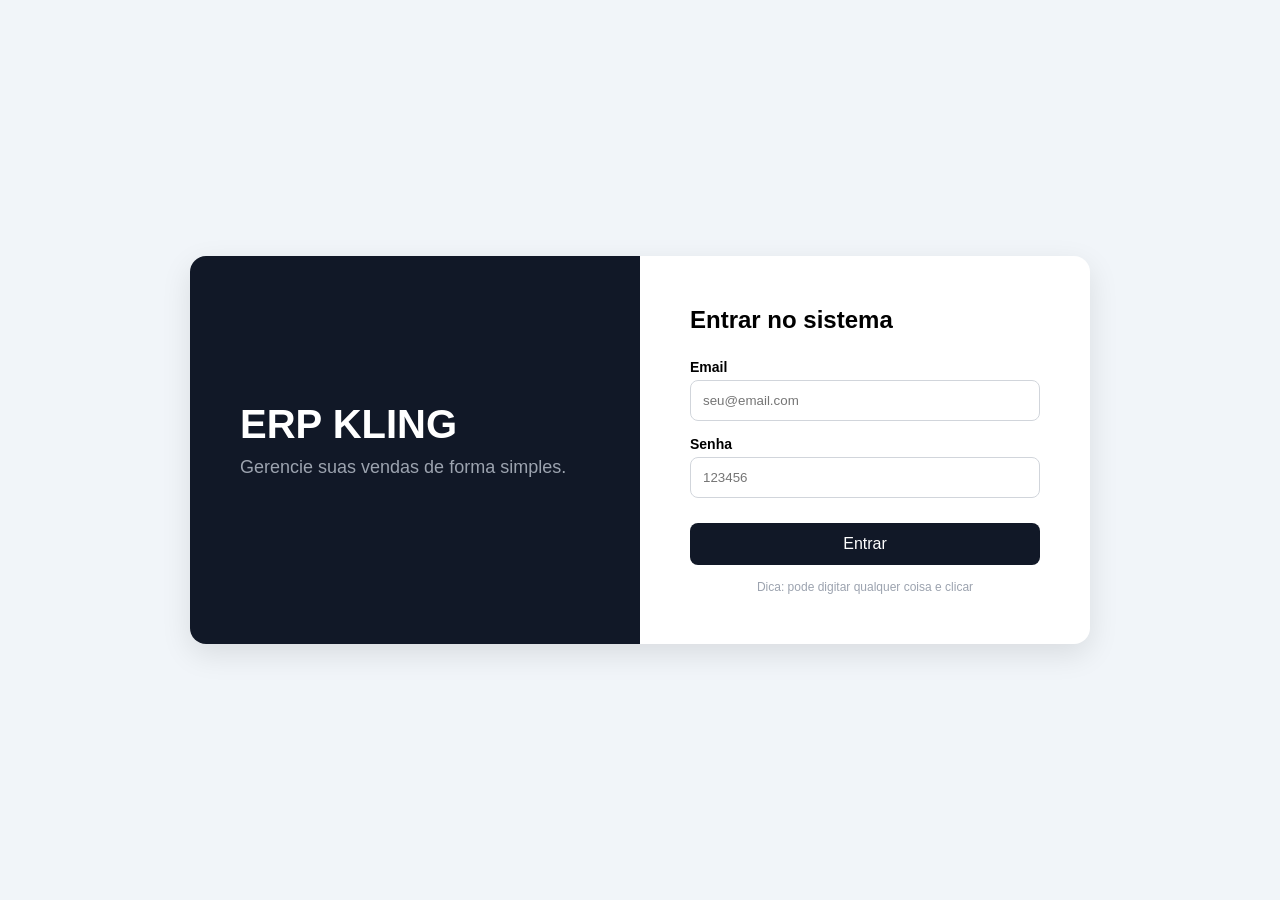
==== index.html @ 902f4edc "Add files via upload" ====
<!DOCTYPE html>
<html lang="pt-br">
<head>
 <meta charset="UTF-8">
 <meta name="viewport" content="width=device-width, initial-scale=1.0">
 <title>ERP KLING - Login</title>
 <link rel="stylesheet" href="style.css">
</head>
<body>
 <div class="container">
 <!-- LADO ESQUERDO - Visual -->
 <div class="left">
 <h1>ERP KLING</h1>
 <p>Gerencie suas vendas de forma simples.</p>
 </div>

 <!-- LADO DIREITO - Formulário -->
 <div class="right">
 <h2>Entrar no sistema</h2>
 <form id="loginForm">
 <label>Email</label>
 <input type="email" placeholder="seu@email.com" required>

 <label>Senha</label>
 <input type="password" placeholder="123456" required>

 <button type="submit">Entrar</button>
 <p class="hint">Dica: pode digitar qualquer coisa e clicar</p>
 </form>
 </div>
 </div>
 <script>
 // Seu primeiro JavaScript - já deixei pronto
 document.getElementById('loginForm').addEventListener('submit', (e) => {
 e.preventDefault();
 window.location.href = "produtos.html";
 // Aqui depois você vai fazer: window.location.href = "produtos.html"
 });
 </script>
</body>
</html>
---- style.css ----
/* Zera tudo */
* { margin: 0; padding: 0; box-sizing: border-box; font-family: Arial, sans-serif; }

body {
background: #f1f5f9;
display: flex;
justify-content: center;
align-items: center;
min-height: 100vh;
}

.container {
display: flex;
background: white;
width: 900px;
max-width: 95%;
border-radius: 16px;
overflow: hidden;
box-shadow: 0 10px 30px rgba(0,0,0,0.1);
}

/* Lado esquerdo azul */
.left {
background: #111827;
color: white;
flex: 1;
padding: 50px;
display: flex;
flex-direction: column;
justify-content: center;
}
.left h1 { font-size: 40px; margin-bottom: 10px; }
.left p { font-size: 18px; color: #9ca3af; margin-bottom: 20px;}
.left span { font-size: 14px; color: #4b5563; }

/* Lado direito form */
.right {
flex: 1;
padding: 50px;
}
.right h2 { margin-bottom: 25px; }

.right label { display: block; margin-top: 15px; margin-bottom: 5px; font-weight: bold; font-size: 14px; }

.right input {
width: 100%;
padding: 12px;
border: 1px solid #d1d5db;
border-radius: 8px;
outline: none;
}
.right input:focus { border-color: #111827; }

.right button {
width: 100%;
margin-top: 25px;
padding: 12px;
background: #111827;
color: white;
border: none;
border-radius: 8px;
font-size: 16px;
cursor: pointer;
transition: 0.2s;
}
.right button:hover { background: #000; }

.hint { font-size: 12px; color: #9ca3af; margin-top: 15px; text-align: center; }

/* Responsivo - vira coluna no celular */
@media (max-width: 700px) {
.container { flex-direction: column; }
}
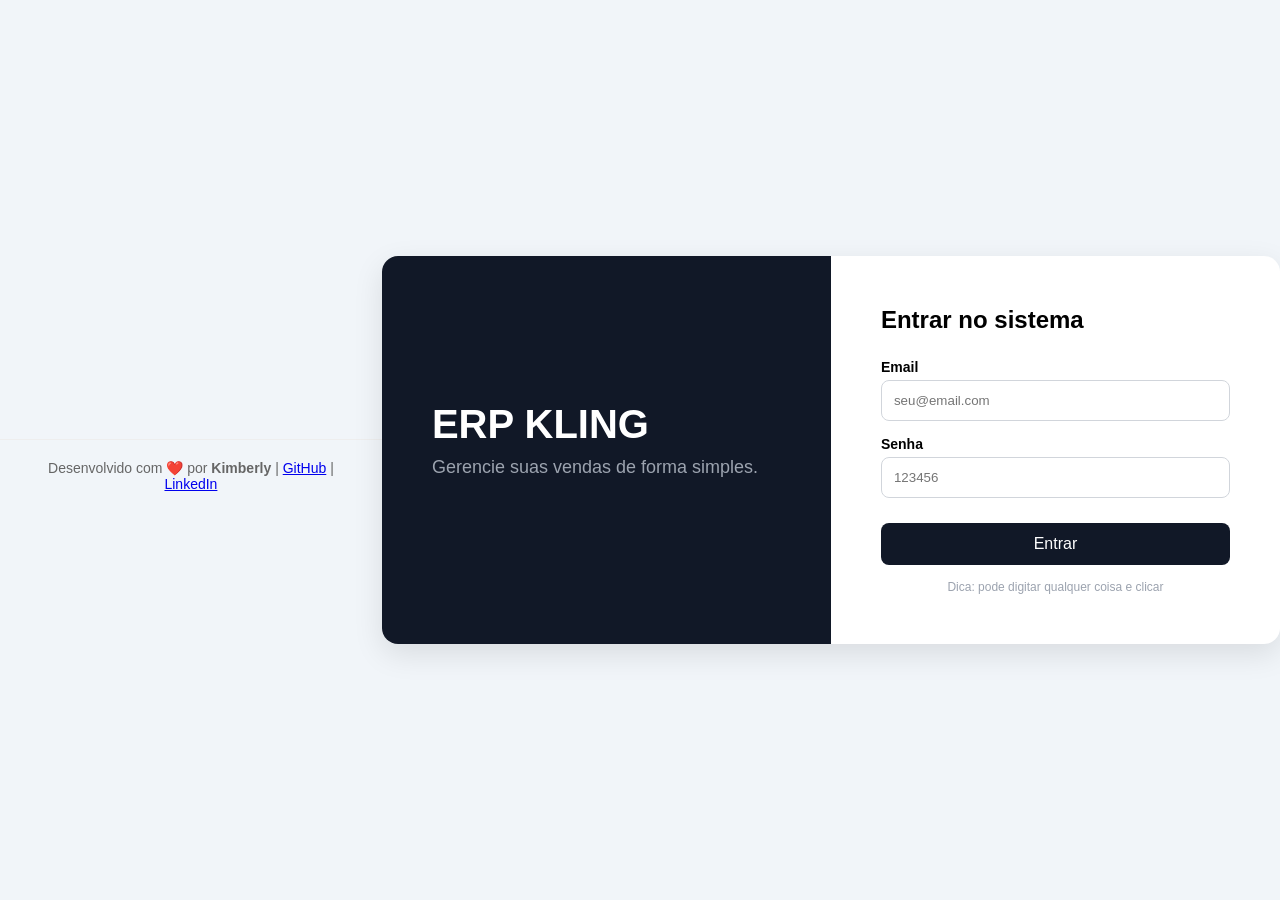
==== commit 75123f59: "Update index.html" ====
--- a/index.html
+++ b/index.html
@@ -6,6 +6,11 @@
  <title>ERP KLING - Login</title>
  <link rel="stylesheet" href="style.css">
 </head>
+ <footer style="text-align:center; padding:20px; color:#666; font-size:14px; margin-top:50px; border-top:1px solid #eee;">
+Desenvolvido com ❤️ por <strong>Kimberly</strong> |
+<a href="https://github.com/kimberlyborges2006-creator" target="_blank">GitHub</a> |
+<a href="https://www.linkedin.com/in/kimberly-borges/" target="_blank">LinkedIn</a>
+</footer>
 <body>
  <div class="container">
  <!-- LADO ESQUERDO - Visual -->
@@ -38,4 +43,4 @@
  });
  </script>
 </body>
-</html>+</html>
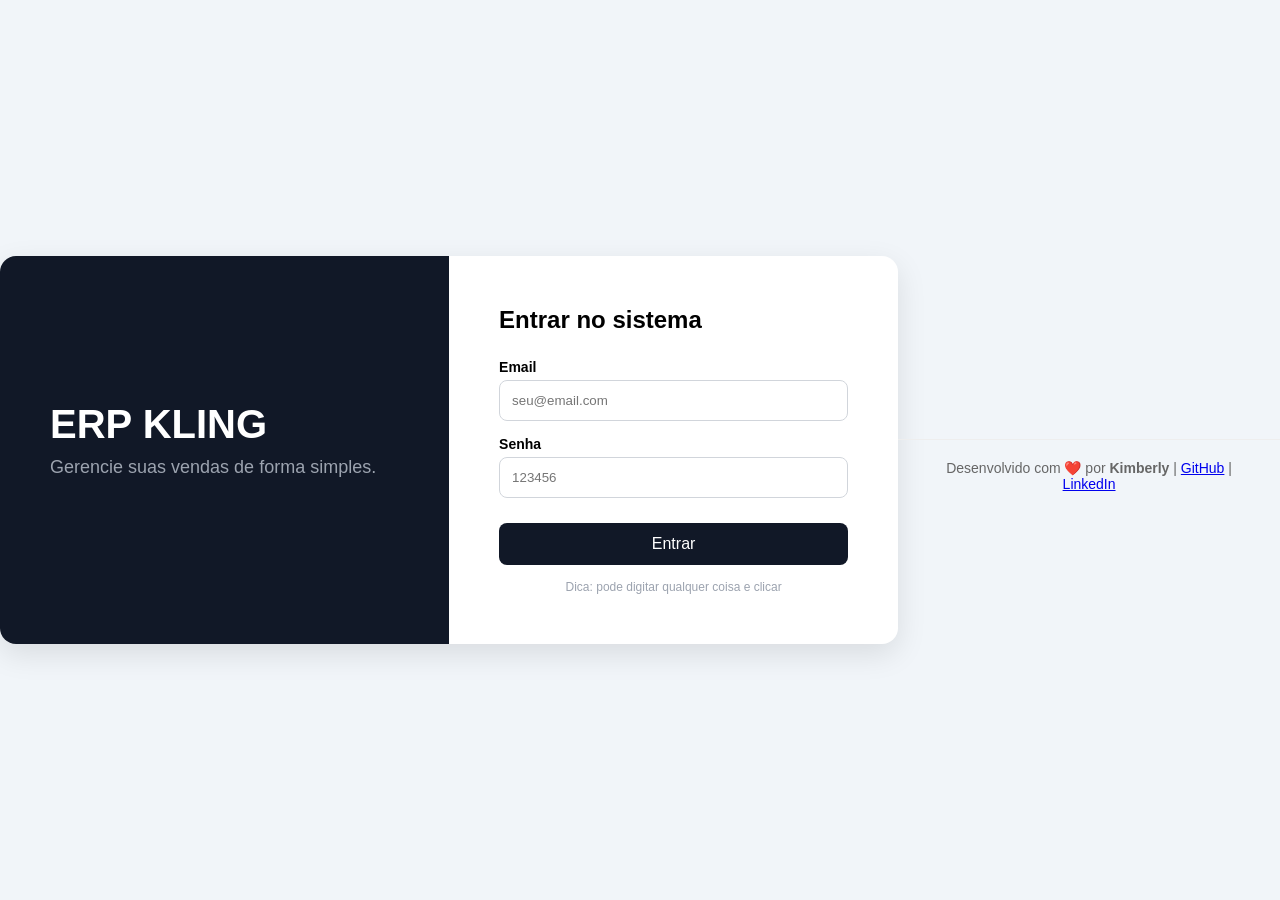
==== commit 836acabc: "Update index.html" ====
--- a/index.html
+++ b/index.html
@@ -6,11 +6,6 @@
  <title>ERP KLING - Login</title>
  <link rel="stylesheet" href="style.css">
 </head>
- <footer style="text-align:center; padding:20px; color:#666; font-size:14px; margin-top:50px; border-top:1px solid #eee;">
-Desenvolvido com ❤️ por <strong>Kimberly</strong> |
-<a href="https://github.com/kimberlyborges2006-creator" target="_blank">GitHub</a> |
-<a href="https://www.linkedin.com/in/kimberly-borges/" target="_blank">LinkedIn</a>
-</footer>
 <body>
  <div class="container">
  <!-- LADO ESQUERDO - Visual -->
@@ -42,5 +37,10 @@
  // Aqui depois você vai fazer: window.location.href = "produtos.html"
  });
  </script>
+ <footer style="text-align:center; padding:20px; color:#666; font-size:14px; margin-top:50px; border-top:1px solid #eee;">
+Desenvolvido com ❤️ por <strong>Kimberly</strong> |
+<a href="https://github.com/kimberlyborges2006-creator" target="_blank">GitHub</a> |
+<a href="https://www.linkedin.com/in/kimberly-borges/" target="_blank">LinkedIn</a>
+</footer>
 </body>
 </html>
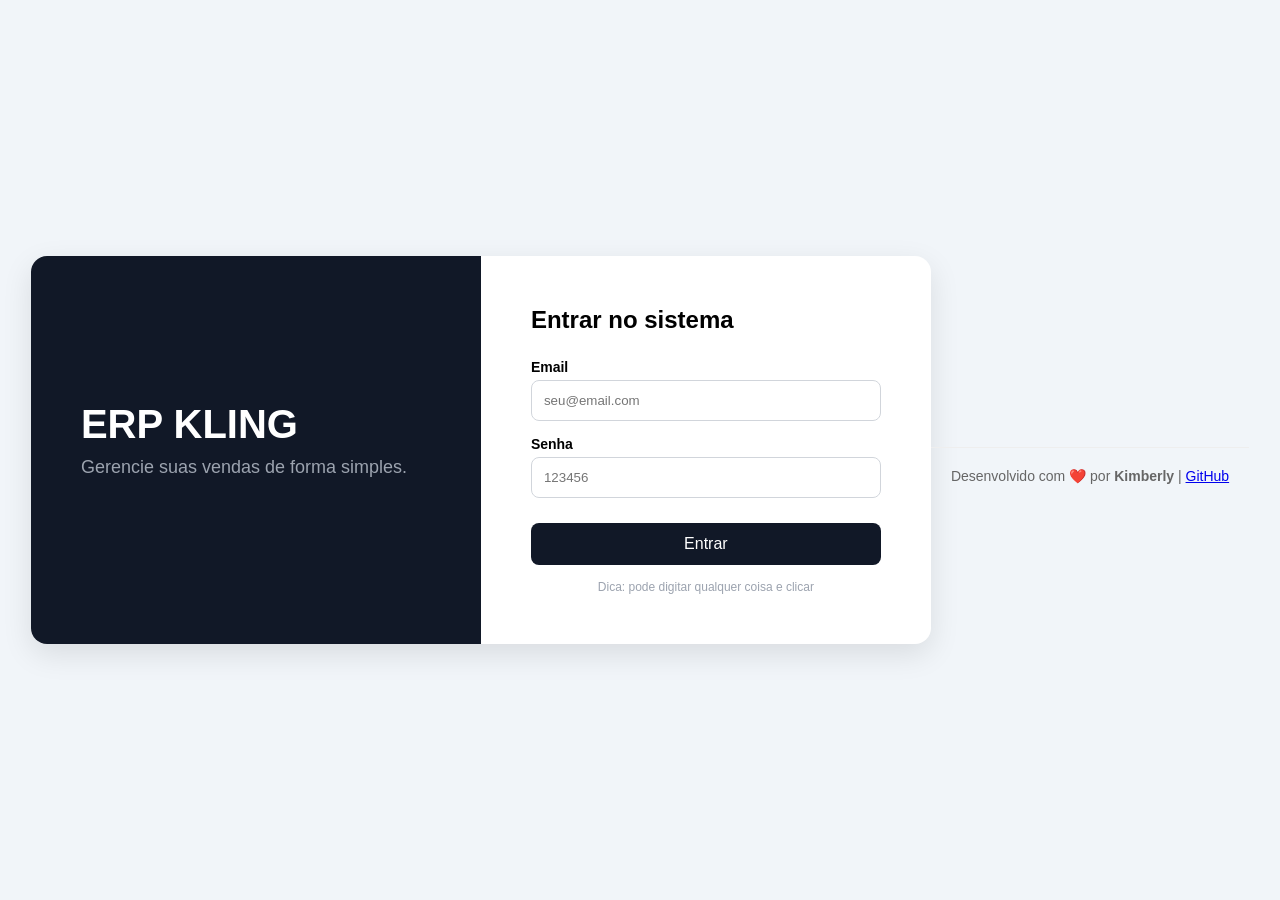
==== commit 4eaecc74: "Update index.html" ====
--- a/index.html
+++ b/index.html
@@ -39,8 +39,7 @@
  </script>
  <footer style="text-align:center; padding:20px; color:#666; font-size:14px; margin-top:50px; border-top:1px solid #eee;">
 Desenvolvido com ❤️ por <strong>Kimberly</strong> |
-<a href="https://github.com/kimberlyborges2006-creator" target="_blank">GitHub</a> |
-<a href="https://www.linkedin.com/in/kimberly-borges/" target="_blank">LinkedIn</a>
+<a href="https://github.com/kimberlyborges2006-creator" target="_blank">GitHub</a>
 </footer>
 </body>
 </html>
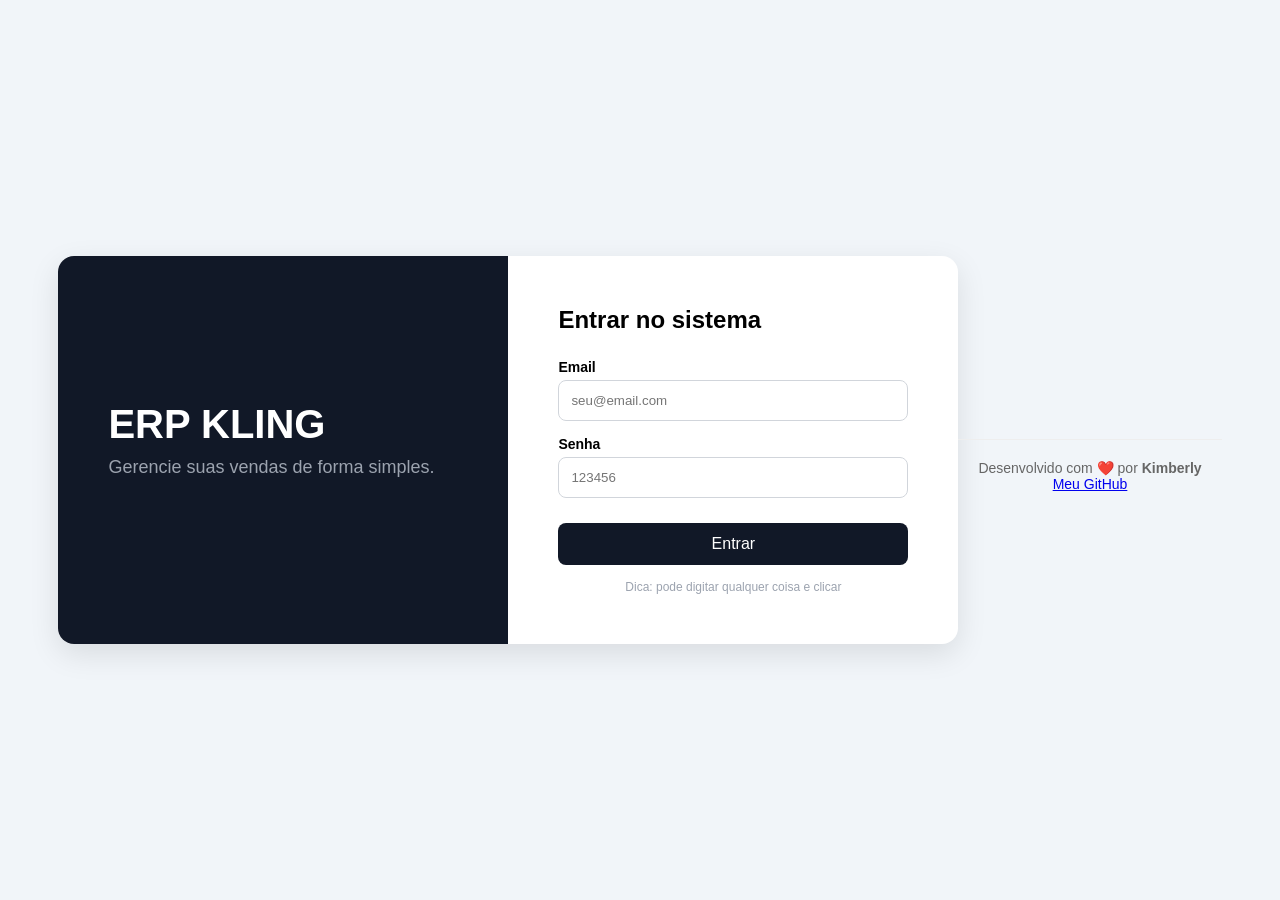
==== commit 2f1e927f: "Update index.html" ====
--- a/index.html
+++ b/index.html
@@ -37,9 +37,9 @@
  // Aqui depois você vai fazer: window.location.href = "produtos.html"
  });
  </script>
- <footer style="text-align:center; padding:20px; color:#666; font-size:14px; margin-top:50px; border-top:1px solid #eee;">
-Desenvolvido com ❤️ por <strong>Kimberly</strong> |
-<a href="https://github.com/kimberlyborges2006-creator" target="_blank">GitHub</a>
+<footer style="text-align:center; padding:20px; color:#666; font-size:14px; margin-top:50px; border-top:1px solid #eee;">
+Desenvolvido com ❤️ por <strong>Kimberly</strong><br>
+<a href="https://github.com/kimberlyborges2006-creator" target="_blank">Meu GitHub</a>
 </footer>
 </body>
 </html>
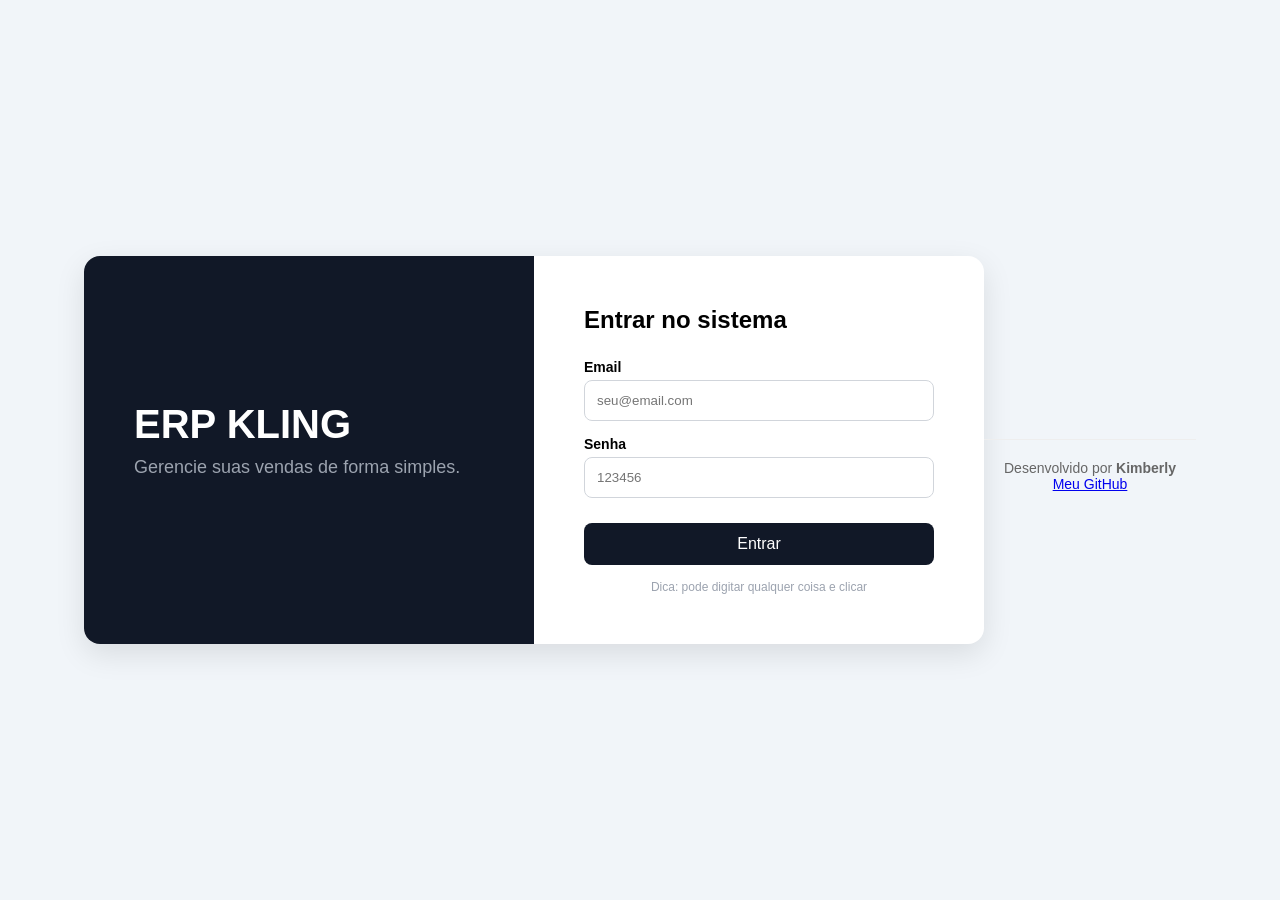
==== commit 8e7fa868: "Update index.html" ====
--- a/index.html
+++ b/index.html
@@ -38,7 +38,7 @@
  });
  </script>
 <footer style="text-align:center; padding:20px; color:#666; font-size:14px; margin-top:50px; border-top:1px solid #eee;">
-Desenvolvido com ❤️ por <strong>Kimberly</strong><br>
+Desenvolvido por <strong>Kimberly</strong><br>
 <a href="https://github.com/kimberlyborges2006-creator" target="_blank">Meu GitHub</a>
 </footer>
 </body>
